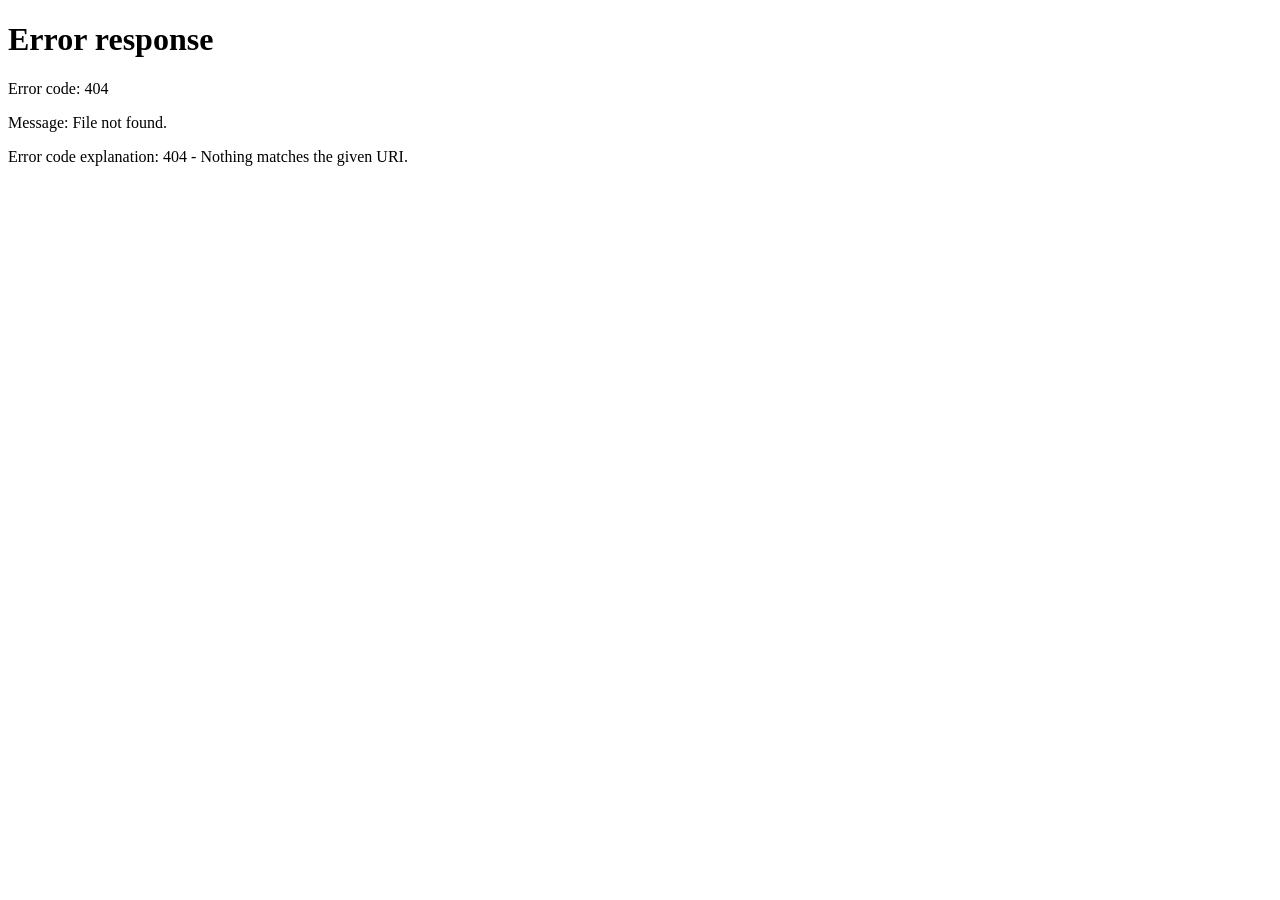
==== dashboard.html @ 897c08c3 "Add files via upload" ====
<!DOCTYPE html>
<html lang="id">

<head>
    <meta charset="UTF-8">
    <meta name="viewport" content="width=device-width, initial-scale=1.0">

    <title>Dashboard Admin | LabCare</title>

    <style>
        * {
            margin: 0;
            padding: 0;
            box-sizing: border-box;
            font-family: Arial, sans-serif;
        }

        body {
            background: #f1f5f9;
            color: #263746;
        }

        /* SIDEBAR */

        .sidebar {
            width: 240px;
            height: 100vh;
            background: #123b55;
            color: white;
            position: fixed;
            padding: 25px 20px;
        }

        .sidebar h2 {
            margin-bottom: 40px;
            color: #55d6e8;
        }

        .sidebar a {
            display: block;
            color: white;
            text-decoration: none;
            padding: 14px;
            border-radius: 8px;
            margin-bottom: 10px;
        }

        .sidebar a.active,
        .sidebar a:hover {
            background: #087eaa;
        }

        /* MAIN CONTENT */

        .main-content {
            margin-left: 240px;
            padding: 30px;
        }

        .topbar {
            display: flex;
            justify-content: space-between;
            align-items: center;
            margin-bottom: 30px;
            gap: 15px;
        }

        .topbar h1 {
            font-size: 26px;
        }

        .logout-button {
            background: #e74c3c;
            color: white;
            border: none;
            padding: 11px 20px;
            border-radius: 7px;
            cursor: pointer;
        }

        /* STATISTICS */

        .stats-container {
            display: grid;
            grid-template-columns: repeat(3, 1fr);
            gap: 20px;
            margin-bottom: 30px;
        }

        .stat-card {
            background: white;
            padding: 25px;
            border-radius: 12px;
            box-shadow: 0 3px 12px rgba(0,0,0,0.05);
        }

        .stat-card p {
            color: #777;
            margin-bottom: 12px;
        }

        .stat-card h2 {
            font-size: 30px;
            color: #087eaa;
        }

        /* TABLE */

        .table-container {
            background: white;
            padding: 25px;
            border-radius: 12px;
            overflow-x: auto;
        }

        .table-header {
            display: flex;
            justify-content: space-between;
            align-items: center;
            margin-bottom: 20px;
            gap: 12px;
        }

        .table-header button {
            background: #e74c3c;
            color: white;
            border: none;
            padding: 10px 14px;
            border-radius: 6px;
            cursor: pointer;
        }

        table {
            width: 100%;
            border-collapse: collapse;
            min-width: 750px;
        }

        th, td {
            padding: 14px;
            text-align: left;
            border-bottom: 1px solid #eee;
            font-size: 14px;
        }

        th {
            background: #edf6fa;
            color: #123b55;
        }

        select {
            padding: 7px;
            border: 1px solid #ddd;
            border-radius: 5px;
        }

        .delete-button {
            background: #fff0ed;
            color: #d93025;
            border: none;
            padding: 8px 12px;
            border-radius: 5px;
            cursor: pointer;
        }

        .empty-message {
            text-align: center;
            padding: 30px;
            color: #888;
        }

        /* RESPONSIVE */

        @media (max-width: 800px) {
            .sidebar {
                width: 100%;
                height: auto;
                position: relative;
            }

            .sidebar h2 {
                margin-bottom: 15px;
            }

            .main-content {
                margin-left: 0;
                padding: 18px;
            }

            .stats-container {
                grid-template-columns: 1fr;
            }

            .topbar {
                align-items: flex-start;
            }
        }
    </style>

</head>

<body>

    <!-- SIDEBAR -->

    <aside class="sidebar">

        <h2>✚ LabCare.</h2>

        <a href="#" class="active">Dashboard</a>
        <a href="#data-booking">Data Booking</a>
        <a href="index.html">Halaman Utama</a>

    </aside>


    <!-- MAIN CONTENT -->

    <main class="main-content">

        <header class="topbar">

            <div>
                <h1>Dashboard Admin</h1>
                <p>Selamat datang di panel administrator LabCare.</p>
            </div>

            <button class="logout-button" onclick="logout()">
                Logout
            </button>

        </header>


        <!-- STATISTIK -->

        <section class="stats-container">

            <div class="stat-card">
                <p>Total Booking</p>
                <h2 id="totalBooking">0</h2>
            </div>

            <div class="stat-card">
                <p>Menunggu Konfirmasi</p>
                <h2 id="menungguBooking">0</h2>
            </div>

            <div class="stat-card">
                <p>Booking Selesai</p>
                <h2 id="selesaiBooking">0</h2>
            </div>

        </section>


        <!-- TABEL BOOKING -->

        <section class="table-container" id="data-booking">

            <div class="table-header">

                <h2>Data Booking Pasien</h2>

                <button onclick="hapusSemuaBooking()">
                    Hapus Semua Data
                </button>

            </div>

            <table>

                <thead>
                    <tr>
                        <th>No</th>
                        <th>Nama Pasien</th>
                        <th>Nomor HP</th>
                        <th>Layanan</th>
                        <th>Tanggal</th>
                        <th>Status</th>
                        <th>Aksi</th>
                    </tr>
                </thead>

                <tbody id="bookingTable">

                </tbody>

            </table>

            <p id="emptyMessage" class="empty-message">
                Belum ada data booking.
            </p>

        </section>

    </main>


    <!-- JAVASCRIPT -->

    <script>

        // Memeriksa login admin
        if (sessionStorage.getItem("adminLogin") !== "true") {
            window.location.replace("login.html");
        }

        // Mengambil data booking
        let daftarBooking = JSON.parse(
            localStorage.getItem("daftarBooking")
        ) || [];

        // Menampilkan data booking
        function tampilkanBooking() {

            const tabel = document.getElementById("bookingTable");
            const pesanKosong = document.getElementById("emptyMessage");

            tabel.innerHTML = "";

            let menunggu = 0;
            let selesai = 0;

            daftarBooking.forEach((booking, index) => {

                const status = booking.status || "Menunggu Konfirmasi";

                if (status === "Menunggu Konfirmasi") {
                    menunggu++;
                }

                if (status === "Selesai") {
                    selesai++;
                }

                const baris = document.createElement("tr");

                const data = [
                    index + 1,
                    booking.nama || "-",
                    booking.telepon || "-",
                    booking.layanan || "-",
                    booking.tanggal || "-",
                    null,
                    null
                ];

                data.slice(0, 5).forEach(nilai => {
                    const kolom = document.createElement("td");
                    kolom.textContent = nilai;
                    baris.appendChild(kolom);
                });

                // Kolom status
                const kolomStatus = document.createElement("td");
                const pilihanStatus = document.createElement("select");

                ["Menunggu Konfirmasi", "Diproses", "Selesai"]
                    .forEach(item => {

                        const opsi = document.createElement("option");
                        opsi.value = item;
                        opsi.textContent = item;

                        if (status === item) {
                            opsi.selected = true;
                        }

                        pilihanStatus.appendChild(opsi);
                    });

                pilihanStatus.addEventListener("change", function() {
                    daftarBooking[index].status = this.value;

                    localStorage.setItem(
                        "daftarBooking",
                        JSON.stringify(daftarBooking)
                    );

                    tampilkanBooking();
                });

                kolomStatus.appendChild(pilihanStatus);
                baris.appendChild(kolomStatus);

                // Kolom hapus
                const kolomAksi = document.createElement("td");
                const tombolHapus = document.createElement("button");

                tombolHapus.textContent = "Hapus";
                tombolHapus.className = "delete-button";

                tombolHapus.addEventListener("click", function() {
                    hapusBooking(index);
                });

                kolomAksi.appendChild(tombolHapus);
                baris.appendChild(kolomAksi);

                tabel.appendChild(baris);

            });

            document.getElementById("totalBooking").textContent =
                daftarBooking.length;

            document.getElementById("menungguBooking").textContent =
                menunggu;

            document.getElementById("selesaiBooking").textContent =
                selesai;

            pesanKosong.style.display =
                daftarBooking.length === 0 ? "block" : "none";

        }


        // Menghapus satu booking
        function hapusBooking(index) {

            if (confirm("Apakah kamu yakin ingin menghapus booking ini?")) {

                daftarBooking.splice(index, 1);

                localStorage.setItem(
                    "daftarBooking",
                    JSON.stringify(daftarBooking)
                );

                tampilkanBooking();

            }

        }


        // Menghapus semua booking
        function hapusSemuaBooking() {

            if (daftarBooking.length === 0) {
                alert("Belum ada data booking.");
                return;
            }

            if (confirm("Yakin ingin menghapus semua data booking?")) {

                daftarBooking = [];

                localStorage.setItem(
                    "daftarBooking",
                    JSON.stringify(daftarBooking)
                );

                tampilkanBooking();

            }

        }


        // Logout admin
        function logout() {

            if (confirm("Apakah kamu yakin ingin logout?")) {

                sessionStorage.removeItem("adminLogin");

                window.location.href = "login.html";

            }

        }


        // Menjalankan dashboard
        tampilkanBooking();

    </script>

</body>
</html>
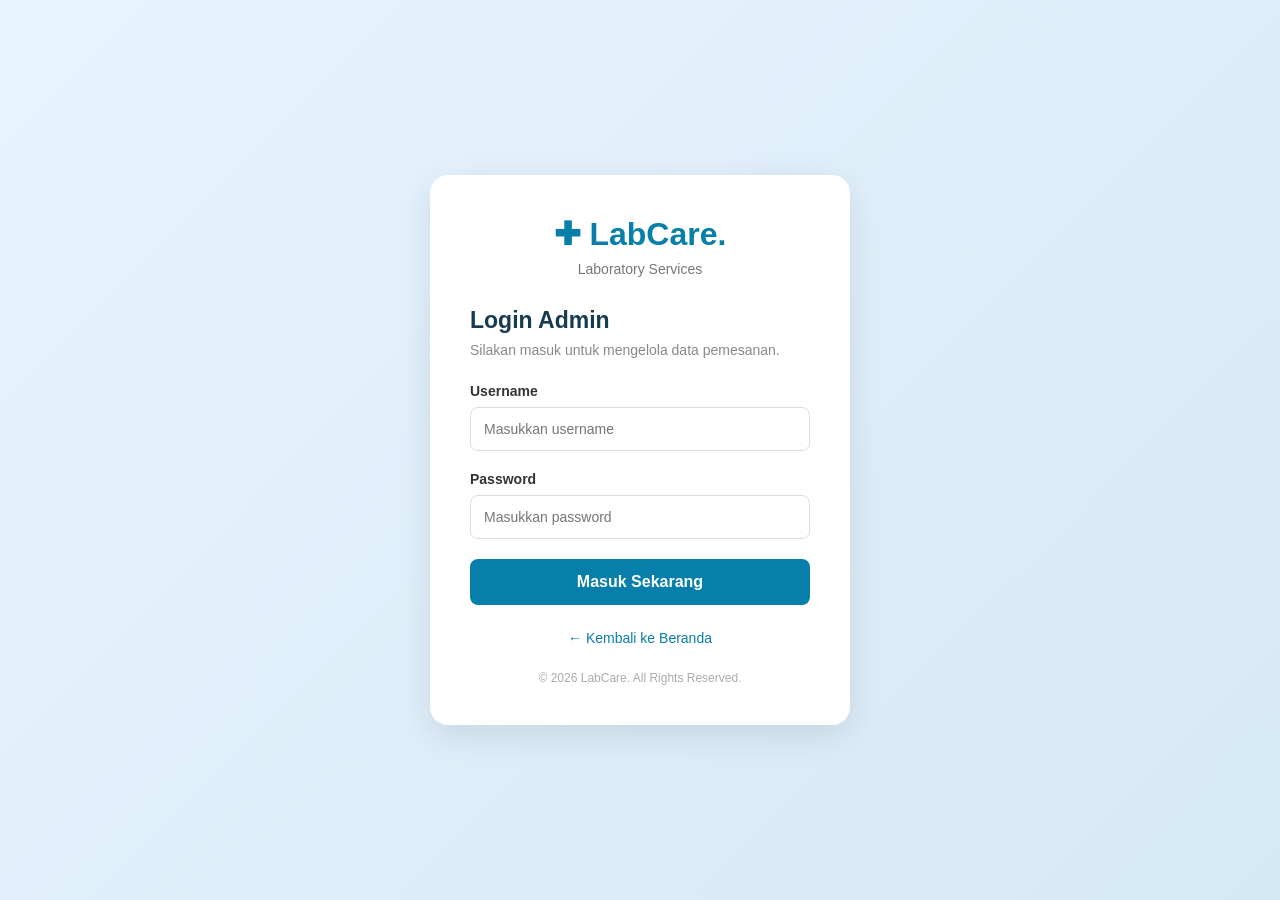
==== commit 1127b998: "Update dashboard.html" ====
--- a/dashboard.html
+++ b/dashboard.html
@@ -1,11 +1,9 @@
-
 <!DOCTYPE html>
 <html lang="id">
 
 <head>
     <meta charset="UTF-8">
     <meta name="viewport" content="width=device-width, initial-scale=1.0">
-
     <title>Dashboard Admin | LabCare</title>
 
     <style>
@@ -22,7 +20,6 @@
         }
 
         /* SIDEBAR */
-
         .sidebar {
             width: 240px;
             height: 100vh;
@@ -52,7 +49,6 @@
         }
 
         /* MAIN CONTENT */
-
         .main-content {
             margin-left: 240px;
             padding: 30px;
@@ -80,7 +76,6 @@
         }
 
         /* STATISTICS */
-
         .stats-container {
             display: grid;
             grid-template-columns: repeat(3, 1fr);
@@ -106,7 +101,6 @@
         }
 
         /* TABLE */
-
         .table-container {
             background: white;
             padding: 25px;
@@ -134,7 +128,7 @@
         table {
             width: 100%;
             border-collapse: collapse;
-            min-width: 750px;
+            min-width: 850px;
         }
 
         th, td {
@@ -153,6 +147,26 @@
             padding: 7px;
             border: 1px solid #ddd;
             border-radius: 5px;
+        }
+
+        .action-group {
+            display: flex;
+            gap: 8px;
+        }
+
+        .result-button {
+            background: #e0f7f4;
+            color: #078d80;
+            border: none;
+            padding: 8px 12px;
+            border-radius: 5px;
+            cursor: pointer;
+            font-weight: bold;
+        }
+
+        .result-button:hover {
+            background: #16b8a6;
+            color: white;
         }
 
         .delete-button {
@@ -164,113 +178,176 @@
             cursor: pointer;
         }
 
+        .badge-hasil {
+            display: inline-block;
+            padding: 4px 8px;
+            border-radius: 4px;
+            font-size: 12px;
+            font-weight: bold;
+        }
+
+        .badge-ada {
+            background: #d9f7f2;
+            color: #078d80;
+        }
+
+        .badge-belum {
+            background: #f1f5f9;
+            color: #64748b;
+        }
+
         .empty-message {
             text-align: center;
             padding: 30px;
             color: #888;
         }
 
+        /* MODAL INPUT HASIL */
+        .modal-overlay {
+            position: fixed;
+            inset: 0;
+            background: rgba(0, 0, 0, 0.6);
+            display: flex;
+            justify-content: center;
+            align-items: center;
+            padding: 20px;
+            z-index: 1000;
+        }
+
+        .modal-overlay[hidden] {
+            display: none !important;
+        }
+
+        .modal-box {
+            background: white;
+            width: 100%;
+            max-width: 450px;
+            padding: 30px;
+            border-radius: 14px;
+            position: relative;
+        }
+
+        .modal-box h2 {
+            color: #123b55;
+            margin-bottom: 5px;
+        }
+
+        .modal-box p {
+            color: #64748b;
+            font-size: 14px;
+            margin-bottom: 20px;
+        }
+
+        .modal-box label {
+            display: block;
+            font-weight: bold;
+            font-size: 14px;
+            margin-bottom: 6px;
+        }
+
+        .modal-box input,
+        .modal-box textarea {
+            width: 100%;
+            padding: 10px;
+            border: 1px solid #ddd;
+            border-radius: 7px;
+            margin-bottom: 15px;
+            font-size: 14px;
+        }
+
+        .modal-actions {
+            display: flex;
+            justify-content: flex-end;
+            gap: 10px;
+        }
+
+        .btn-cancel {
+            background: #e2e8f0;
+            color: #334155;
+            border: none;
+            padding: 10px 16px;
+            border-radius: 6px;
+            cursor: pointer;
+        }
+
+        .btn-save {
+            background: #087eaa;
+            color: white;
+            border: none;
+            padding: 10px 16px;
+            border-radius: 6px;
+            cursor: pointer;
+        }
+
         /* RESPONSIVE */
-
         @media (max-width: 800px) {
             .sidebar {
                 width: 100%;
                 height: auto;
                 position: relative;
             }
-
             .sidebar h2 {
                 margin-bottom: 15px;
             }
-
             .main-content {
                 margin-left: 0;
                 padding: 18px;
             }
-
             .stats-container {
                 grid-template-columns: 1fr;
             }
-
             .topbar {
                 align-items: flex-start;
             }
         }
     </style>
-
 </head>
 
 <body>
 
     <!-- SIDEBAR -->
-
     <aside class="sidebar">
-
         <h2>✚ LabCare.</h2>
-
         <a href="#" class="active">Dashboard</a>
         <a href="#data-booking">Data Booking</a>
         <a href="index.html">Halaman Utama</a>
-
     </aside>
 
-
     <!-- MAIN CONTENT -->
-
     <main class="main-content">
 
         <header class="topbar">
-
             <div>
                 <h1>Dashboard Admin</h1>
                 <p>Selamat datang di panel administrator LabCare.</p>
             </div>
-
-            <button class="logout-button" onclick="logout()">
-                Logout
-            </button>
-
+            <button class="logout-button" onclick="logout()">Logout</button>
         </header>
 
-
         <!-- STATISTIK -->
-
         <section class="stats-container">
-
             <div class="stat-card">
                 <p>Total Booking</p>
                 <h2 id="totalBooking">0</h2>
             </div>
-
             <div class="stat-card">
                 <p>Menunggu Konfirmasi</p>
                 <h2 id="menungguBooking">0</h2>
             </div>
-
             <div class="stat-card">
                 <p>Booking Selesai</p>
                 <h2 id="selesaiBooking">0</h2>
             </div>
-
         </section>
 
-
         <!-- TABEL BOOKING -->
-
         <section class="table-container" id="data-booking">
-
             <div class="table-header">
-
                 <h2>Data Booking Pasien</h2>
-
-                <button onclick="hapusSemuaBooking()">
-                    Hapus Semua Data
-                </button>
-
+                <button onclick="hapusSemuaBooking()">Hapus Semua Data</button>
             </div>
 
             <table>
-
                 <thead>
                     <tr>
                         <th>No</th>
@@ -279,61 +356,62 @@
                         <th>Layanan</th>
                         <th>Tanggal</th>
                         <th>Status</th>
+                        <th>Hasil Lab</th>
                         <th>Aksi</th>
                     </tr>
                 </thead>
-
-                <tbody id="bookingTable">
-
-                </tbody>
-
+                <tbody id="bookingTable"></tbody>
             </table>
 
-            <p id="emptyMessage" class="empty-message">
-                Belum ada data booking.
-            </p>
-
+            <p id="emptyMessage" class="empty-message">Belum ada data booking.</p>
         </section>
 
     </main>
 
+    <!-- MODAL INPUT HASIL PEMERIKSAAN -->
+    <div id="hasilModal" class="modal-overlay" hidden>
+        <div class="modal-box">
+            <h2>Input Hasil Pemeriksaan</h2>
+            <p id="infoPasienModal">Pasien: -</p>
+
+            <form id="hasilForm">
+                <input type="hidden" id="editIndex">
+
+                <label for="nilaiHasil">Hasil Pemeriksaan (Contoh: Kolesterol 185 mg/dL - Normal)</label>
+                <input type="text" id="nilaiHasil" placeholder="Masukkan hasil pemeriksaan..." required>
+
+                <label for="catatanDokter">Catatan / Rekomendasi Lab</label>
+                <textarea id="catatanDokter" rows="3" placeholder="Contoh: Kadar dalam batas normal, tetap jaga pola makan."></textarea>
+
+                <div class="modal-actions">
+                    <button type="button" class="btn-cancel" onclick="tutupModalHasil()">Batal</button>
+                    <button type="submit" class="btn-save">Simpan Hasil</button>
+                </div>
+            </form>
+        </div>
+    </div>
 
     <!-- JAVASCRIPT -->
-
     <script>
-
         // Memeriksa login admin
         if (sessionStorage.getItem("adminLogin") !== "true") {
             window.location.replace("login.html");
         }
 
-        // Mengambil data booking
-        let daftarBooking = JSON.parse(
-            localStorage.getItem("daftarBooking")
-        ) || [];
-
-        // Menampilkan data booking
+        let daftarBooking = JSON.parse(localStorage.getItem("daftarBooking")) || [];
+
         function tampilkanBooking() {
-
             const tabel = document.getElementById("bookingTable");
             const pesanKosong = document.getElementById("emptyMessage");
 
             tabel.innerHTML = "";
-
             let menunggu = 0;
             let selesai = 0;
 
             daftarBooking.forEach((booking, index) => {
-
                 const status = booking.status || "Menunggu Konfirmasi";
-
-                if (status === "Menunggu Konfirmasi") {
-                    menunggu++;
-                }
-
-                if (status === "Selesai") {
-                    selesai++;
-                }
+                if (status === "Menunggu Konfirmasi") menunggu++;
+                if (status === "Selesai") selesai++;
 
                 const baris = document.createElement("tr");
 
@@ -342,12 +420,10 @@
                     booking.nama || "-",
                     booking.telepon || "-",
                     booking.layanan || "-",
-                    booking.tanggal || "-",
-                    null,
-                    null
+                    booking.tanggal || "-"
                 ];
 
-                data.slice(0, 5).forEach(nilai => {
+                data.forEach(nilai => {
                     const kolom = document.createElement("td");
                     kolom.textContent = nilai;
                     baris.appendChild(kolom);
@@ -357,127 +433,126 @@
                 const kolomStatus = document.createElement("td");
                 const pilihanStatus = document.createElement("select");
 
-                ["Menunggu Konfirmasi", "Diproses", "Selesai"]
-                    .forEach(item => {
-
-                        const opsi = document.createElement("option");
-                        opsi.value = item;
-                        opsi.textContent = item;
-
-                        if (status === item) {
-                            opsi.selected = true;
-                        }
-
-                        pilihanStatus.appendChild(opsi);
-                    });
+                ["Menunggu Konfirmasi", "Diproses", "Selesai"].forEach(item => {
+                    const opsi = document.createElement("option");
+                    opsi.value = item;
+                    opsi.textContent = item;
+                    if (status === item) opsi.selected = true;
+                    pilihanStatus.appendChild(opsi);
+                });
 
                 pilihanStatus.addEventListener("change", function() {
                     daftarBooking[index].status = this.value;
-
-                    localStorage.setItem(
-                        "daftarBooking",
-                        JSON.stringify(daftarBooking)
-                    );
-
+                    localStorage.setItem("daftarBooking", JSON.stringify(daftarBooking));
                     tampilkanBooking();
                 });
 
                 kolomStatus.appendChild(pilihanStatus);
                 baris.appendChild(kolomStatus);
 
-                // Kolom hapus
+                // Kolom Indikator Hasil Lab
+                const kolomHasil = document.createElement("td");
+                const badge = document.createElement("span");
+                if (booking.hasilLab) {
+                    badge.className = "badge-hasil badge-ada";
+                    badge.textContent = "Tersedia";
+                } else {
+                    badge.className = "badge-hasil badge-belum";
+                    badge.textContent = "Belum Diinput";
+                }
+                kolomHasil.appendChild(badge);
+                baris.appendChild(kolomHasil);
+
+                // Kolom Aksi
                 const kolomAksi = document.createElement("td");
+                const grupAksi = document.createElement("div");
+                grupAksi.className = "action-group";
+
+                const tombolHasil = document.createElement("button");
+                tombolHasil.textContent = booking.hasilLab ? "Edit Hasil" : "Input Hasil";
+                tombolHasil.className = "result-button";
+                tombolHasil.addEventListener("click", function() {
+                    bukaModalHasil(index);
+                });
+
                 const tombolHapus = document.createElement("button");
-
                 tombolHapus.textContent = "Hapus";
                 tombolHapus.className = "delete-button";
-
                 tombolHapus.addEventListener("click", function() {
                     hapusBooking(index);
                 });
 
-                kolomAksi.appendChild(tombolHapus);
+                grupAksi.appendChild(tombolHasil);
+                grupAksi.appendChild(tombolHapus);
+                kolomAksi.appendChild(grupAksi);
                 baris.appendChild(kolomAksi);
 
                 tabel.appendChild(baris);
-
             });
 
-            document.getElementById("totalBooking").textContent =
-                daftarBooking.length;
-
-            document.getElementById("menungguBooking").textContent =
-                menunggu;
-
-            document.getElementById("selesaiBooking").textContent =
-                selesai;
-
-            pesanKosong.style.display =
-                daftarBooking.length === 0 ? "block" : "none";
-
-        }
-
-
-        // Menghapus satu booking
+            document.getElementById("totalBooking").textContent = daftarBooking.length;
+            document.getElementById("menungguBooking").textContent = menunggu;
+            document.getElementById("selesaiBooking").textContent = selesai;
+            pesanKosong.style.display = daftarBooking.length === 0 ? "block" : "none";
+        }
+
+        // Buka Modal Input Hasil
+        function bukaModalHasil(index) {
+            const booking = daftarBooking[index];
+            document.getElementById("editIndex").value = index;
+            document.getElementById("infoPasienModal").textContent =
+                `Pasien: ${booking.nama} (${booking.layanan})`;
+            document.getElementById("nilaiHasil").value = booking.hasilLab || "";
+            document.getElementById("catatanDokter").value = booking.catatanLab || "";
+            document.getElementById("hasilModal").hidden = false;
+        }
+
+        function tutupModalHasil() {
+            document.getElementById("hasilModal").hidden = true;
+        }
+
+        // Simpan Hasil Pemeriksaan
+        document.getElementById("hasilForm").addEventListener("submit", function(e) {
+            e.preventDefault();
+            const index = document.getElementById("editIndex").value;
+            daftarBooking[index].hasilLab = document.getElementById("nilaiHasil").value;
+            daftarBooking[index].catatanLab = document.getElementById("catatanDokter").value;
+            daftarBooking[index].status = "Selesai"; // Otomatis ubah status jadi Selesai
+
+            localStorage.setItem("daftarBooking", JSON.stringify(daftarBooking));
+            tutupModalHasil();
+            tampilkanBooking();
+            alert("Hasil pemeriksaan berhasil disimpan!");
+        });
+
         function hapusBooking(index) {
-
             if (confirm("Apakah kamu yakin ingin menghapus booking ini?")) {
-
                 daftarBooking.splice(index, 1);
-
-                localStorage.setItem(
-                    "daftarBooking",
-                    JSON.stringify(daftarBooking)
-                );
-
+                localStorage.setItem("daftarBooking", JSON.stringify(daftarBooking));
                 tampilkanBooking();
-
-            }
-
-        }
-
-
-        // Menghapus semua booking
+            }
+        }
+
         function hapusSemuaBooking() {
-
             if (daftarBooking.length === 0) {
                 alert("Belum ada data booking.");
                 return;
             }
-
             if (confirm("Yakin ingin menghapus semua data booking?")) {
-
                 daftarBooking = [];
-
-                localStorage.setItem(
-                    "daftarBooking",
-                    JSON.stringify(daftarBooking)
-                );
-
+                localStorage.setItem("daftarBooking", JSON.stringify(daftarBooking));
                 tampilkanBooking();
-
-            }
-
-        }
-
-
-        // Logout admin
+            }
+        }
+
         function logout() {
-
             if (confirm("Apakah kamu yakin ingin logout?")) {
-
                 sessionStorage.removeItem("adminLogin");
-
                 window.location.href = "login.html";
-
-            }
-
-        }
-
-
-        // Menjalankan dashboard
+            }
+        }
+
         tampilkanBooking();
-
     </script>
 
 </body>
